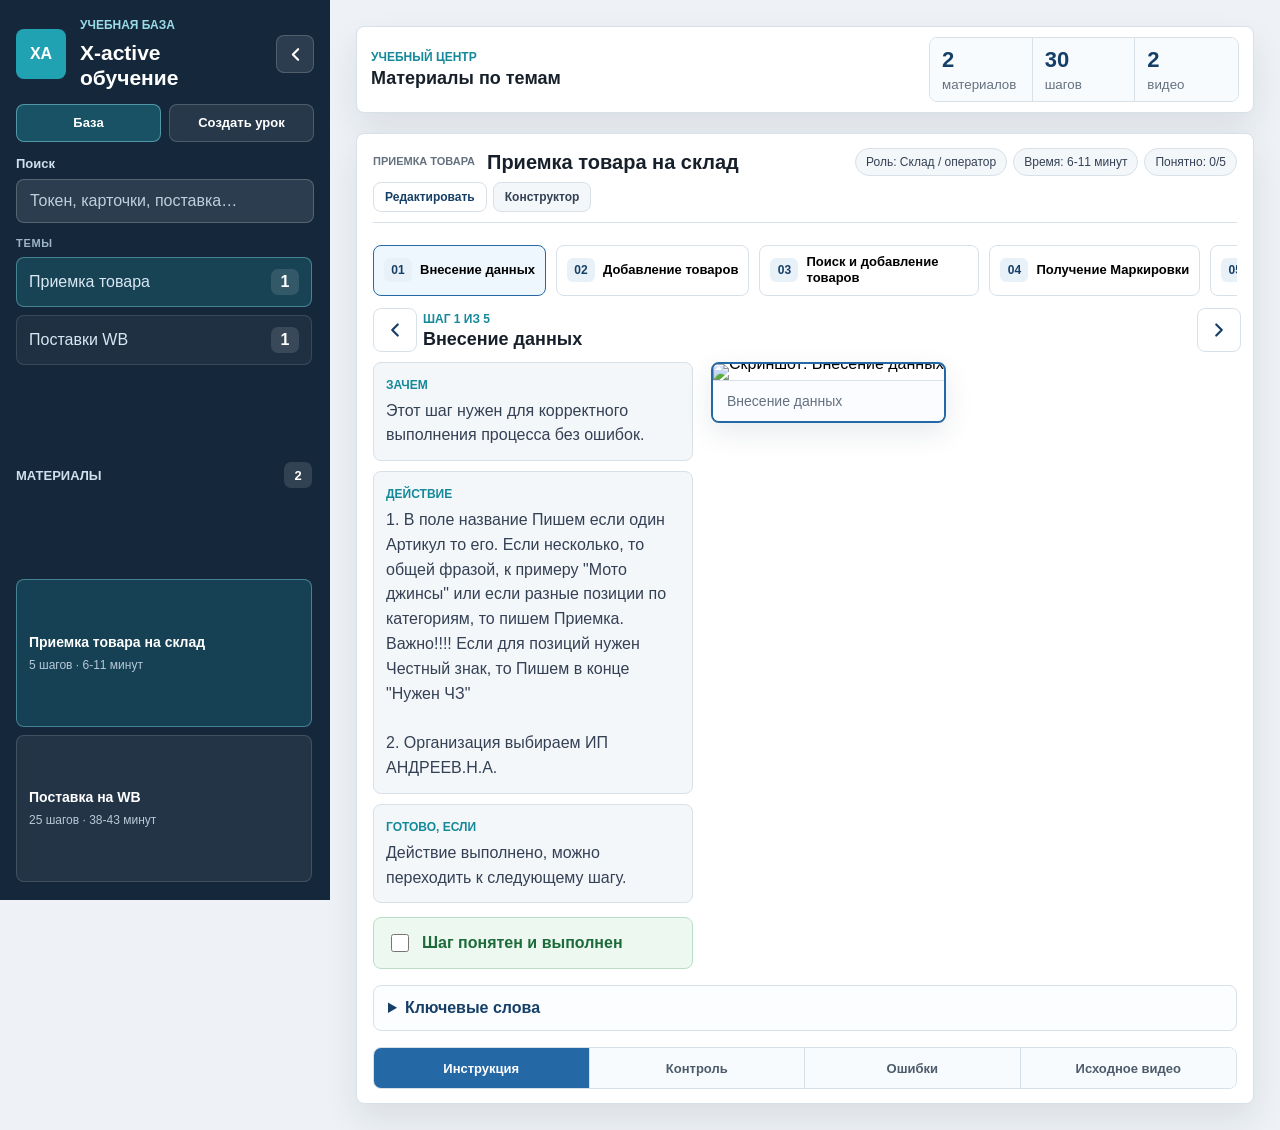
==== site/index.html @ c8ac0f86 "Обновить слайдер уроков и сбросить кэш CSS/JS. EOF  Co-authored-by: Cursor <cursoragent@cursor.com>" ====
<!doctype html>
<html lang="ru">
  <head>
    <meta charset="utf-8" />
    <meta name="viewport" content="width=device-width, initial-scale=1" />
    <title>Учебный центр X-active</title>
    <link rel="stylesheet" href="./styles.css?v=20260625f" />
  </head>
  <body>
    <div class="app-shell">
      <aside class="rail" id="sidebar" aria-label="Темы обучения">
        <div class="brand">
          <div class="brand-mark">XA</div>
          <div>
            <p class="eyebrow">Учебная база</p>
            <h1>X-active обучение</h1>
          </div>
          <button class="rail-collapse" id="sidebar-toggle" type="button" aria-expanded="true" aria-controls="sidebar" title="Свернуть меню">
            <svg viewBox="0 0 24 24" aria-hidden="true"><path d="m15 18-6-6 6-6" /></svg>
          </button>
        </div>

        <nav class="mode-switch" aria-label="Режим работы">
          <button class="mode-btn is-active" type="button" data-mode="library">База</button>
          <button class="mode-btn" type="button" data-mode="develop">Создать урок</button>
        </nav>

        <div class="rail-top">
          <div class="search-box" role="search">
            <label for="search-input">Поиск</label>
            <input id="search-input" type="search" placeholder="Токен, карточки, поставка…" autocomplete="off" />
          </div>
        </div>

        <div class="rail-scroll" id="rail-library">
          <div class="rail-section">
            <p class="section-label">Темы</p>
            <nav class="topic-list" id="topic-list" aria-label="Оглавление по темам"></nav>
          </div>

          <section class="rail-section rail-materials" aria-label="Список материалов">
            <div class="rail-title">
              <span>Материалы</span>
              <strong id="match-count">0</strong>
            </div>
            <div class="material-list" id="material-list"></div>
          </section>
        </div>
      </aside>

      <main class="content">
        <button class="sidebar-restore" id="sidebar-restore" type="button" aria-label="Показать меню" title="Показать меню">
          <svg viewBox="0 0 24 24" aria-hidden="true"><path d="m9 18 6-6-6-6" /></svg>
        </button>

        <section class="topbar">
          <div>
            <p class="eyebrow">Учебный центр</p>
            <h2>Материалы по темам</h2>
          </div>
          <div class="summary-strip" aria-label="Сводка учебной базы">
            <div>
              <span id="materials-count">0</span>
              <small>материалов</small>
            </div>
            <div>
              <span id="steps-count">0</span>
              <small>шагов</small>
            </div>
            <div>
              <span id="videos-count">0</span>
              <small>видео</small>
            </div>
          </div>
        </section>

        <section class="library-layout" id="library-layout">
          <article class="lesson-card" id="lesson-card" aria-live="polite">
            <header class="lesson-header">
              <p class="eyebrow editable-field" id="lesson-topic" tabindex="0"></p>
              <h2 class="editable-field" id="lesson-title" tabindex="0"></h2>
              <p class="lesson-description editable-field hidden" id="lesson-description" tabindex="0"></p>
              <div class="lesson-meta" id="lesson-meta"></div>
              <div class="lesson-actions" id="lesson-actions">
                <button class="secondary-btn hidden" id="edit-lesson" type="button">Редактировать</button>
                <button class="primary-btn hidden" id="save-lesson" type="button">Сохранить</button>
                <button class="ghost-btn hidden" id="open-builder" type="button">Конструктор</button>
              </div>
            </header>

            <section class="lesson-view is-active is-extended" id="guide-view">
              <div class="process-strip" id="process-strip"></div>
              <div class="step-toolbar">
                <button class="icon-button" type="button" id="prev-step" aria-label="Предыдущий шаг" title="Предыдущий шаг">
                  <svg viewBox="0 0 24 24" aria-hidden="true"><path d="m15 18-6-6 6-6" /></svg>
                </button>
                <div>
                  <span class="mini-label" id="step-kicker"></span>
                  <h3 class="editable-field" id="step-title" tabindex="0"></h3>
                </div>
                <button class="icon-button" type="button" id="next-step" aria-label="Следующий шаг" title="Следующий шаг">
                  <svg viewBox="0 0 24 24" aria-hidden="true"><path d="m9 18 6-6-6-6" /></svg>
                </button>
              </div>
              <div class="step-panel" id="step-panel">
                <div class="step-copy-column" id="step-copy-column">
                  <div class="step-copy" id="step-copy">
                  <div class="instruction-grid">
                    <div>
                      <span class="mini-label">Зачем</span>
                      <p class="editable-field" id="step-why" tabindex="0"></p>
                    </div>
                    <div>
                      <span class="mini-label">Действие</span>
                      <p class="editable-field" id="step-action" tabindex="0"></p>
                    </div>
                    <div>
                      <span class="mini-label">Готово, если</span>
                      <p class="editable-field" id="step-result" tabindex="0"></p>
                    </div>
                  </div>
                  <label class="complete-toggle">
                    <input type="checkbox" id="step-complete" />
                    <span>Шаг понятен и выполнен</span>
                  </label>
                </div>
                </div>
                <div class="step-slides" id="step-slides"></div>
              </div>
            </section>

            <section class="lesson-view" id="check-view">
              <div class="checklist" id="checklist"></div>
            </section>

            <section class="lesson-view" id="issues-view">
              <div class="mistake-grid" id="mistake-grid"></div>
              <div class="mistake-detail" id="mistake-detail"></div>
            </section>

            <section class="lesson-view" id="video-view">
              <div class="video-panel">
                <video id="source-video" controls preload="metadata"></video>
                <div>
                  <p class="eyebrow">Исходный ролик</p>
                  <h3 id="video-title"></h3>
                  <p id="video-note"></p>
                  <a class="file-link" id="video-link" href="" target="_blank" rel="noreferrer">Открыть видео отдельно</a>
                </div>
              </div>
            </section>

            <details class="tag-panel">
              <summary>Ключевые слова</summary>
              <div class="keyword-row" id="keyword-row" aria-label="Ключевые слова материала"></div>
            </details>

            <div class="view-tabs" role="tablist" aria-label="Разделы материала">
              <button class="view-tab is-active" type="button" data-view="guide" role="tab" aria-selected="true">Инструкция</button>
              <button class="view-tab" type="button" data-view="check" role="tab" aria-selected="false">Контроль</button>
              <button class="view-tab" type="button" data-view="issues" role="tab" aria-selected="false">Ошибки</button>
              <button class="view-tab" type="button" data-view="video" role="tab" aria-selected="false">Исходное видео</button>
            </div>
          </article>
        </section>

        <section class="develop-layout hidden" id="develop-layout" aria-label="Разработка урока">
          <div class="develop-card">
            <header class="develop-header">
              <p class="eyebrow">Конструктор</p>
              <h2>Разработка урока из видео</h2>
              <a class="dev-link-btn dev-link-btn-light" id="develop-open-link" href="https://posoolonono.beget.app/x-active-builder/" target="_blank" rel="noreferrer">Открыть в новой вкладке</a>
            </header>
            <iframe
              class="develop-frame"
              id="develop-frame"
              title="Разработка урока"
              loading="lazy"
            ></iframe>
            <p class="develop-note hidden" id="develop-note">
              Не удалось загрузить конструктор. Попробуйте открыть его в новой вкладке.
            </p>
          </div>
        </section>
      </main>
    </div>

    <div class="image-lightbox" id="image-lightbox" hidden>
      <button class="lightbox-close" id="lightbox-close" type="button" aria-label="Закрыть">×</button>
      <img id="lightbox-image" src="" alt="" />
      <p id="lightbox-caption"></p>
    </div>

    <script src="./app.js?v=20260625f"></script>
  </body>
</html>
---- site/styles.css ----
:root {
  --ink: #17202a;
  --muted: #65717f;
  --line: #d8e0e8;
  --surface: #ffffff;
  --soft: #f4f7fa;
  --blue: #2468a6;
  --blue-dark: #163f68;
  --cyan: #15899a;
  --green: #2f855a;
  --amber: #d89216;
  --shadow: 0 16px 34px rgba(23, 32, 42, 0.09);
}

* {
  box-sizing: border-box;
}

body {
  margin: 0;
  font-family: "Segoe UI", Arial, sans-serif;
  color: var(--ink);
  background: #eef2f6;
}

button,
input {
  font: inherit;
}

button {
  cursor: pointer;
}

.app-shell {
  min-height: 100vh;
  display: grid;
  grid-template-columns: 330px minmax(0, 1fr);
}

.app-shell.is-sidebar-collapsed {
  grid-template-columns: 0 minmax(0, 1fr);
}

.app-shell.is-sidebar-collapsed .rail {
  transform: translateX(-100%);
  pointer-events: none;
}

.rail {
  position: sticky;
  top: 0;
  height: 100vh;
  padding: 18px 16px;
  background: #15283b;
  color: #fff;
  display: flex;
  flex-direction: column;
  gap: 14px;
  overflow: hidden;
  transition: transform 0.2s ease;
}

.rail-top {
  flex: 0 0 auto;
}

.rail-scroll {
  flex: 1 1 auto;
  min-height: 0;
  display: flex;
  flex-direction: column;
  gap: 14px;
  overflow-y: auto;
  padding-right: 2px;
  scrollbar-width: thin;
  scrollbar-color: rgba(255, 255, 255, 0.25) transparent;
}

.rail-scroll::-webkit-scrollbar {
  width: 6px;
}

.rail-scroll::-webkit-scrollbar-thumb {
  background: rgba(255, 255, 255, 0.22);
  border-radius: 999px;
}

.rail-section {
  display: grid;
  gap: 8px;
}

.section-label {
  margin: 0;
  color: #9eb4c7;
  font-size: 11px;
  font-weight: 800;
  letter-spacing: 0.06em;
  text-transform: uppercase;
}

.brand {
  display: grid;
  grid-template-columns: 50px minmax(0, 1fr) 38px;
  gap: 14px;
  align-items: center;
}

.brand-mark {
  width: 50px;
  height: 50px;
  display: grid;
  place-items: center;
  border-radius: 8px;
  background: #21a2b3;
  font-weight: 900;
}

.brand h1,
.topbar h2,
.section-title h2,
.lesson-header h2,
.step-toolbar h3,
.video-panel h3 {
  margin: 0;
  letter-spacing: 0;
}

.brand h1 {
  font-size: 21px;
  line-height: 1.2;
}

.rail-collapse {
  width: 38px;
  height: 38px;
  display: grid;
  place-items: center;
  border: 1px solid rgba(255, 255, 255, 0.18);
  border-radius: 8px;
  background: rgba(255, 255, 255, 0.1);
  color: #fff;
}

.rail-collapse svg,
.sidebar-restore svg {
  width: 21px;
  height: 21px;
  fill: none;
  stroke: currentColor;
  stroke-width: 2.5;
  stroke-linecap: round;
  stroke-linejoin: round;
}

.eyebrow {
  margin: 0 0 8px;
  color: var(--cyan);
  font-size: 12px;
  font-weight: 800;
  text-transform: uppercase;
}

.rail .eyebrow {
  color: #99dce6;
}

.search-box {
  display: grid;
  gap: 8px;
}

.search-box label {
  color: #cfe0ef;
  font-size: 13px;
  font-weight: 700;
}

.search-box input {
  width: 100%;
  border: 1px solid rgba(255, 255, 255, 0.2);
  border-radius: 8px;
  padding: 12px 13px;
  background: rgba(255, 255, 255, 0.1);
  color: #fff;
  outline: none;
}

.search-box input::placeholder {
  color: #bdd0df;
}

.search-box input:focus {
  border-color: #99dce6;
  background: rgba(255, 255, 255, 0.14);
}

.topic-list {
  display: grid;
  gap: 8px;
}

.topic-button {
  width: 100%;
  min-width: 0;
  display: grid;
  grid-template-columns: minmax(0, 1fr) auto;
  align-items: center;
  gap: 10px;
  border: 1px solid rgba(255, 255, 255, 0.12);
  border-radius: 8px;
  padding: 11px 12px;
  color: #d9e7f2;
  background: rgba(255, 255, 255, 0.04);
  text-align: left;
}

.topic-button span {
  min-width: 0;
  line-height: 1.35;
}

.rail-materials {
  min-height: 0;
  display: grid;
  gap: 8px;
  flex: 1 1 auto;
}

.rail-title {
  display: flex;
  justify-content: space-between;
  align-items: center;
  color: #cfe0ef;
  font-size: 13px;
  font-weight: 800;
  text-transform: uppercase;
}

.rail-title strong {
  min-width: 28px;
  min-height: 26px;
  display: grid;
  place-items: center;
  border-radius: 7px;
  background: rgba(255, 255, 255, 0.12);
  color: #fff;
}

.topic-button strong {
  min-width: 28px;
  min-height: 26px;
  display: grid;
  place-items: center;
  border-radius: 7px;
  background: rgba(255, 255, 255, 0.12);
  color: #fff;
}

.topic-button.is-active,
.topic-button:hover {
  border-color: rgba(127, 211, 223, 0.45);
  background: rgba(33, 162, 179, 0.22);
}

.mode-switch {
  display: grid;
  grid-template-columns: 1fr 1fr;
  gap: 8px;
}

.mode-btn {
  border: 1px solid rgba(255, 255, 255, 0.18);
  border-radius: 8px;
  background: rgba(255, 255, 255, 0.08);
  color: #fff;
  padding: 10px 10px;
  font-size: 13px;
  font-weight: 700;
  line-height: 1.2;
}

.mode-btn.is-active {
  background: rgba(33, 162, 179, 0.35);
  border-color: rgba(127, 211, 223, 0.55);
}

.develop-layout.hidden,
.hidden {
  display: none !important;
}

.develop-card {
  background: var(--surface);
  border: 1px solid var(--line);
  border-radius: 14px;
  box-shadow: var(--shadow);
  overflow: visible;
  min-height: calc(100vh - 88px);
  height: calc(100vh - 88px);
  display: flex;
  flex-direction: column;
}

.develop-header {
  display: flex;
  align-items: center;
  gap: 10px 14px;
  padding: 10px 16px;
  border-bottom: 1px solid var(--line);
  background: #f8fbfd;
  flex-wrap: wrap;
}

.develop-header .eyebrow {
  margin: 0;
  font-size: 11px;
}

.develop-header h2 {
  margin: 0;
  font-size: 18px;
  line-height: 1.2;
  flex: 1 1 auto;
}

.dev-link-btn-light {
  background: var(--blue);
  white-space: nowrap;
}

.develop-frame {
  flex: 1 1 auto;
  width: 100%;
  min-height: 0;
  height: 100%;
  border: none;
  background: #eef2f6;
}

.content:has(#develop-layout:not(.hidden)) {
  padding: 12px;
  gap: 12px;
}

.develop-note {
  margin: 0;
  padding: 14px 24px 18px;
  color: var(--muted);
  font-size: 14px;
  border-top: 1px solid var(--line);
  background: #fff;
}

.develop-note.hidden {
  display: none;
}

.content {
  min-width: 0;
  padding: 26px;
  display: grid;
  gap: 20px;
}

.topbar,
.lesson-card {
  background: var(--surface);
  border: 1px solid var(--line);
  border-radius: 8px;
  box-shadow: var(--shadow);
}

.topbar {
  padding: 10px 14px;
  display: flex;
  gap: 12px;
  align-items: center;
  justify-content: space-between;
}

.topbar h2 {
  font-size: 18px;
  line-height: 1.15;
}

.topbar .eyebrow {
  margin-bottom: 4px;
}

.lead,
.lesson-header p,
.video-panel p {
  color: var(--muted);
  line-height: 1.55;
}

.lead {
  max-width: 850px;
  font-size: 17px;
}

.summary-strip {
  display: grid;
  grid-template-columns: repeat(3, 1fr);
  border: 1px solid var(--line);
  border-radius: 8px;
  overflow: hidden;
  min-width: 310px;
}

.summary-strip div {
  padding: 9px 12px;
  background: #f8fbfd;
  border-right: 1px solid var(--line);
}

.summary-strip div:last-child {
  border-right: 0;
}

.summary-strip span,
.summary-strip small {
  display: block;
}

.summary-strip span {
  font-size: 22px;
  font-weight: 900;
  color: var(--blue-dark);
}

.summary-strip small {
  margin-top: 4px;
  color: var(--muted);
}

.library-layout {
  min-width: 0;
  display: block;
}

.lesson-card {
  padding: 14px 16px;
  display: flex;
  flex-direction: column;
}

.section-title {
  margin-bottom: 14px;
}

.material-list {
  display: grid;
  gap: 8px;
}

.material-card {
  width: 100%;
  border: 1px solid rgba(255, 255, 255, 0.14);
  border-radius: 8px;
  padding: 11px 12px;
  background: rgba(255, 255, 255, 0.06);
  color: #fff;
  text-align: left;
}

.material-card strong {
  line-height: 1.35;
  font-size: 14px;
  word-break: break-word;
}

.material-card span,
.material-card strong,
.material-card small {
  display: block;
}

.material-card small {
  margin-top: 5px;
  color: #b7c9d8;
  font-size: 12px;
  line-height: 1.35;
}

.material-card.is-active,
.material-card:hover {
  border-color: rgba(127, 211, 223, 0.45);
  background: rgba(33, 162, 179, 0.2);
}

.empty-state {
  padding: 18px;
  border: 1px dashed rgba(255, 255, 255, 0.25);
  border-radius: 8px;
  color: #cfe0ef;
  background: rgba(255, 255, 255, 0.08);
}

.sidebar-restore {
  position: fixed;
  left: 10px;
  top: 14px;
  z-index: 20;
  width: 42px;
  height: 42px;
  display: none;
  place-items: center;
  border: 1px solid var(--line);
  border-radius: 8px;
  background: #fff;
  color: var(--blue-dark);
  box-shadow: 0 8px 20px rgba(23, 32, 42, 0.08);
}

.app-shell.is-sidebar-collapsed .sidebar-restore {
  display: grid;
}

.lesson-header {
  display: flex;
  flex-wrap: wrap;
  align-items: center;
  gap: 6px 12px;
  margin-bottom: 10px;
  padding-bottom: 10px;
  border-bottom: 1px solid var(--line);
}

.lesson-header-side,
.lesson-header-toolbar {
  display: contents;
}

.lesson-header .eyebrow {
  margin: 0;
  font-size: 11px;
}

.lesson-header h2 {
  margin: 0;
  font-size: 20px;
  line-height: 1.2;
}

.lesson-description {
  flex: 1 1 100%;
  margin: 0;
  font-size: 13px;
  color: var(--muted);
  line-height: 1.4;
}

.lesson-description.hidden {
  display: none;
}

.lesson-meta {
  display: flex;
  flex-wrap: wrap;
  align-items: center;
  gap: 6px;
  margin-left: auto;
}

.lesson-meta span {
  padding: 6px 10px;
  border: 1px solid var(--line);
  border-radius: 999px;
  background: var(--soft);
  color: #344054;
  font-size: 12px;
  white-space: nowrap;
}

.lesson-actions {
  display: flex;
  flex-wrap: wrap;
  align-items: center;
  gap: 6px;
}

.lesson-actions .secondary-btn,
.lesson-actions .primary-btn,
.lesson-actions .ghost-btn {
  padding: 7px 11px;
  border-radius: 8px;
  font-size: 12px;
  font-weight: 700;
  cursor: pointer;
}

.lesson-actions .secondary-btn {
  border: 1px solid var(--line);
  background: #fff;
  color: var(--blue-dark);
}

.lesson-actions .primary-btn {
  border: 0;
  background: var(--blue);
  color: #fff;
}

.lesson-actions .ghost-btn {
  border: 1px solid var(--line);
  background: var(--soft);
  color: #344054;
}

.lesson-header h2 {
  font-size: 20px;
  line-height: 1.2;
}

.lesson-header p {
  margin-bottom: 0;
}

.editable-field {
  overflow-wrap: anywhere;
  word-break: break-word;
  white-space: pre-wrap;
}

.editable-field.is-editing {
  outline: 2px solid rgba(33, 162, 179, 0.45);
  outline-offset: 3px;
  border-radius: 6px;
  cursor: text;
}

.instruction-grid p,
#lesson-title,
#lesson-description,
#step-title,
.step-toolbar h3,
.material-card strong {
  overflow-wrap: anywhere;
  word-break: break-word;
  white-space: pre-wrap;
}

.tag-panel {
  margin-top: 16px;
  border: 1px solid var(--line);
  border-radius: 8px;
  background: #fbfdff;
  overflow: hidden;
}

.tag-panel summary {
  padding: 13px 14px;
  color: var(--blue-dark);
  font-weight: 900;
  cursor: pointer;
}

.keyword-row {
  padding: 0 14px 14px;
  display: flex;
  flex-wrap: wrap;
  gap: 8px;
}

.keyword-row span {
  padding: 7px 10px;
  border-radius: 999px;
  background: #eef6f8;
  color: #245261;
  font-size: 13px;
  font-weight: 700;
}

.view-tabs {
  display: grid;
  grid-template-columns: repeat(4, minmax(120px, 1fr));
  border: 1px solid var(--line);
  border-radius: 8px;
  overflow: hidden;
  margin-top: 16px;
}

.view-tab {
  min-height: 40px;
  border: 0;
  border-right: 1px solid var(--line);
  background: #f8fbfd;
  color: #4d5c6c;
  font-weight: 800;
  font-size: 13px;
}

.view-tab:last-child {
  border-right: 0;
}

.view-tab.is-active {
  background: var(--blue);
  color: #fff;
}

.lesson-view {
  display: none;
  margin-top: 12px;
}

.lesson-view.is-active {
  display: block;
}

.process-strip {
  display: flex;
  gap: 10px;
  overflow-x: auto;
  padding-bottom: 4px;
}

.process-step {
  flex: 0 0 auto;
  max-width: 220px;
  min-height: 0;
  border: 1px solid var(--line);
  border-radius: 8px;
  padding: 8px 10px;
  background: #fff;
  text-align: left;
  display: flex;
  align-items: center;
  gap: 8px;
}

.process-step span {
  flex: 0 0 auto;
  display: inline-grid;
  width: 28px;
  height: 24px;
  place-items: center;
  border-radius: 6px;
  background: #e8f1f8;
  color: var(--blue-dark);
  font-weight: 900;
  font-size: 12px;
}

.process-step strong {
  display: inline;
  margin-top: 0;
  line-height: 1.25;
  font-size: 13px;
}

.process-step.is-active,
.process-step:hover {
  border-color: var(--blue);
  background: #eef7fd;
}

.step-toolbar {
  margin: 8px 0 10px;
  display: grid;
  grid-template-columns: 40px minmax(0, 1fr) 40px;
  gap: 10px;
  align-items: center;
}

.step-toolbar h3 {
  margin-top: 2px;
  font-size: 18px;
  line-height: 1.2;
}

.step-display-bar {
  display: flex;
  align-items: center;
  justify-content: flex-end;
  gap: 12px;
  margin-top: 14px;
}

.display-mode-switch {
  display: inline-flex;
  border: 1px solid var(--line);
  border-radius: 8px;
  overflow: hidden;
  background: #fff;
}

.display-mode-btn {
  min-height: 38px;
  padding: 0 14px;
  border: 0;
  border-right: 1px solid var(--line);
  background: #f8fbfd;
  color: #4d5c6c;
  font-weight: 800;
  font-size: 13px;
}

.display-mode-btn:last-child {
  border-right: 0;
}

.display-mode-btn.is-active {
  background: var(--cyan);
  color: #fff;
}

.icon-button {
  width: 44px;
  height: 44px;
  display: grid;
  place-items: center;
  border: 1px solid var(--line);
  border-radius: 8px;
  background: #fff;
  color: var(--blue-dark);
}

.icon-button svg {
  width: 22px;
  height: 22px;
  fill: none;
  stroke: currentColor;
  stroke-width: 2.4;
  stroke-linecap: round;
  stroke-linejoin: round;
}

.mini-label {
  color: var(--cyan);
  font-size: 12px;
  font-weight: 800;
  text-transform: uppercase;
}

.step-panel {
  display: grid;
  grid-template-columns: minmax(260px, 320px) minmax(0, 1fr);
  gap: 18px;
  align-items: start;
}

.step-copy-column {
  grid-column: 1;
  min-width: 0;
}

.step-slides {
  grid-column: 2;
  min-width: 0;
}

.step-slides.has-carousel {
  display: flex;
  flex-direction: column;
  gap: 10px;
}

.slide-carousel-toolbar {
  display: flex;
  align-items: center;
  justify-content: center;
  gap: 14px;
}

.slide-carousel-btn {
  width: 36px;
  height: 36px;
  border: 1px solid var(--line);
  border-radius: 8px;
  background: #fff;
  color: var(--blue-dark);
  font-size: 22px;
  line-height: 1;
  cursor: pointer;
}

.slide-carousel-btn:hover:not(:disabled) {
  border-color: var(--blue);
  background: #eef7fd;
}

.slide-carousel-btn:disabled {
  opacity: 0.35;
  cursor: default;
}

.slide-carousel-counter {
  min-width: 4.5em;
  font-size: 13px;
  font-weight: 700;
  color: var(--muted);
  text-align: center;
}

.slide-carousel-viewport {
  min-width: 0;
}

.step-slide-row {
  min-width: 0;
}

.step-slide-row.is-slide-active .screenshot-frame {
  border-color: var(--blue);
  box-shadow: 0 0 0 1px rgba(33, 162, 179, 0.2);
}

.instruction-grid {
  display: grid;
  gap: 12px;
}

.instruction-grid div {
  padding: 14px;
  border: 1px solid var(--line);
  border-radius: 8px;
  background: var(--soft);
}

.instruction-grid p {
  margin: 6px 0 0;
  color: #344054;
  line-height: 1.55;
  overflow-wrap: anywhere;
  word-break: break-word;
  white-space: pre-wrap;
}

.complete-toggle {
  margin-top: 14px;
  display: flex;
  align-items: center;
  gap: 10px;
  padding: 13px;
  border: 1px solid #b9dec8;
  border-radius: 8px;
  background: #edf8f1;
  color: #1d6b3a;
  font-weight: 900;
}

.complete-toggle input {
  width: 18px;
  height: 18px;
  accent-color: var(--green);
}

.screenshot-gallery {
  display: flex;
  flex-direction: column;
  gap: 12px;
  margin: 0;
}

.screenshot-gallery .screenshot-frame {
  margin: 0;
  border: 1px solid var(--line);
  border-radius: 8px;
  overflow: hidden;
  background: #fff;
  width: fit-content;
  max-width: 100%;
}

.screenshot-zoom {
  display: block;
  width: fit-content;
  max-width: 100%;
  border: 0;
  padding: 0;
  background: transparent;
  cursor: zoom-in;
}

.screenshot-media {
  position: relative;
  display: block;
  line-height: 0;
  max-width: 100%;
}

.screenshot-overlay {
  position: absolute;
  inset: 0;
  pointer-events: none;
}

.screenshot-marker {
  position: absolute;
  box-sizing: border-box;
  border: 1.5px solid rgba(229, 57, 53, 0.92);
  border-radius: 4px;
  pointer-events: auto;
  cursor: pointer;
  transition: box-shadow 0.2s ease;
}

.screenshot-marker-circle {
  border-radius: 50%;
}

.screenshot-marker-badge {
  position: absolute;
  left: 50%;
  top: 50%;
  transform: translate(-50%, -50%);
  min-width: 18px;
  height: 18px;
  padding: 0 4px;
  border-radius: 999px;
  background: rgba(229, 57, 53, 0.92);
  color: #fff;
  font-weight: 800;
  font-size: 11px;
  line-height: 18px;
  text-align: center;
  box-shadow: 0 1px 4px rgba(0, 0, 0, 0.18);
}

.screenshot-marker:hover,
.screenshot-marker.is-pulsing {
  box-shadow: 0 0 0 2px rgba(229, 57, 53, 0.28);
}

.screenshot-marker.is-pulsing {
  animation: marker-pulse 0.85s ease-in-out infinite;
}

@keyframes marker-pulse {
  0%,
  100% {
    opacity: 1;
    box-shadow: 0 0 0 2px rgba(229, 57, 53, 0.22);
  }
  50% {
    opacity: 0.2;
    box-shadow: 0 0 0 4px rgba(229, 57, 53, 0.35);
  }
}

#step-action .action-ref-btn {
  display: inline-flex;
  align-items: center;
  justify-content: center;
  min-width: 22px;
  height: 22px;
  margin: 0 2px;
  padding: 0 6px;
  border: 1.5px solid #e53935;
  border-radius: 999px;
  background: #fff5f5;
  color: #c62828;
  font: inherit;
  font-weight: 800;
  font-size: 12px;
  line-height: 1;
  vertical-align: middle;
  cursor: pointer;
}

#step-action .action-ref-btn:hover {
  background: #e53935;
  color: #fff;
}

#step-action .action-ref-btn.is-pulsing {
  animation: marker-pulse 0.85s ease-in-out infinite;
  background: #e53935;
  color: #fff;
}

.lesson-text-red {
  color: #e53935;
  font-weight: 800;
}

#step-why strong,
#step-why b,
#step-action strong,
#step-action b,
#step-result strong,
#step-result b {
  font-weight: 800;
}

.screenshot-frame img {
  display: block;
  max-width: 100%;
  width: auto;
  height: auto;
}

.screenshot-frame figcaption {
  padding: 12px 14px;
  color: var(--muted);
  border-top: 1px solid var(--line);
  background: #fafcff;
  font-size: 14px;
}

.screenshot-empty {
  margin: 0;
  padding: 24px 14px;
  color: var(--muted);
  text-align: center;
}

#guide-view.is-extended .step-panel {
  grid-template-columns: minmax(260px, 320px) minmax(0, 1fr);
  gap: 18px;
  align-items: start;
}

#guide-view.is-extended .step-copy {
  position: static;
  max-height: none;
  overflow: visible;
  padding-right: 0;
}

#guide-view.is-extended .screenshot-gallery {
  min-width: 0;
}

#guide-view.is-extended .screenshot-frame {
  border-width: 2px;
  box-shadow: 0 10px 28px rgba(16, 48, 74, 0.1);
}

#guide-view.is-extended .screenshot-frame img {
  max-width: 100%;
  width: auto;
  height: auto;
}

#guide-view.is-extended .instruction-grid {
  gap: 10px;
}

#guide-view.is-extended .instruction-grid div {
  padding: 12px;
}

.checklist {
  display: grid;
  gap: 10px;
}

.checklist label {
  display: flex;
  gap: 10px;
  align-items: flex-start;
  padding: 13px;
  border: 1px solid var(--line);
  border-radius: 8px;
  background: #fbfdff;
  line-height: 1.45;
}

.checklist input {
  width: 18px;
  height: 18px;
  accent-color: var(--green);
}

.mistake-grid {
  display: grid;
  grid-template-columns: repeat(2, minmax(0, 1fr));
  gap: 12px;
}

.mistake {
  text-align: left;
  border: 1px solid var(--line);
  border-radius: 8px;
  background: #fff;
  padding: 14px;
}

.mistake strong,
.mistake span {
  display: block;
}

.mistake span {
  margin-top: 8px;
  color: var(--muted);
  font-size: 14px;
  line-height: 1.4;
}

.mistake.is-active,
.mistake:hover {
  border-color: var(--amber);
  background: #fff8e8;
}

.mistake-detail {
  margin-top: 14px;
  padding: 18px;
  border: 1px solid #efd69f;
  border-radius: 8px;
  background: #fffaf0;
  color: #4d3a16;
  line-height: 1.55;
}

.video-panel {
  display: grid;
  grid-template-columns: minmax(0, 1.35fr) minmax(260px, 0.65fr);
  gap: 20px;
  align-items: start;
}

.video-panel video {
  width: 100%;
  aspect-ratio: 16 / 9;
  border: 1px solid var(--line);
  border-radius: 8px;
  background: #101820;
}

.video-panel h3 {
  font-size: 24px;
  line-height: 1.2;
}

.file-link {
  display: inline-flex;
  margin-top: 10px;
  padding: 10px 12px;
  border-radius: 8px;
  background: var(--blue);
  color: #fff;
  text-decoration: none;
  font-weight: 800;
}

.image-lightbox {
  position: fixed;
  inset: 0;
  z-index: 100;
  display: grid;
  grid-template-rows: minmax(0, 1fr) auto;
  gap: 12px;
  padding: 24px;
  background: rgba(9, 18, 28, 0.86);
}

.image-lightbox[hidden] {
  display: none;
}

.image-lightbox img {
  max-width: 100%;
  max-height: calc(100vh - 110px);
  align-self: center;
  justify-self: center;
  border-radius: 8px;
  box-shadow: 0 18px 46px rgba(0, 0, 0, 0.35);
}

.image-lightbox p {
  justify-self: center;
  max-width: 900px;
  margin: 0;
  color: #fff;
  text-align: center;
  line-height: 1.45;
}

.lightbox-close {
  position: fixed;
  top: 16px;
  right: 16px;
  width: 42px;
  height: 42px;
  border: 1px solid rgba(255, 255, 255, 0.24);
  border-radius: 8px;
  background: rgba(255, 255, 255, 0.12);
  color: #fff;
  font-size: 28px;
  line-height: 1;
}

@media (max-width: 1180px) {
  .app-shell,
  .lesson-header,
  .step-panel,
  .video-panel {
    grid-template-columns: 1fr;
  }

  #guide-view.is-extended .step-panel,
  .step-panel {
    grid-template-columns: 1fr;
  }

  .step-copy-column,
  .step-slides {
    grid-column: auto;
  }

  .topbar {
    flex-direction: column;
    align-items: stretch;
  }

  .rail {
    position: static;
    height: auto;
  }

  .topic-button {
    min-width: 210px;
  }
}

@media (max-width: 760px) {
  .content,
  .rail,
  .lesson-card,
  .topbar {
    padding: 18px;
  }

  .topbar h2,
  .lesson-header h2 {
    font-size: 27px;
  }

  .summary-strip,
  .mistake-grid {
    grid-template-columns: 1fr;
  }

  .summary-strip {
    min-width: 0;
  }

  .view-tabs {
    display: flex;
    overflow-x: auto;
  }

  .view-tab {
    min-width: 150px;
  }

  .step-display-bar {
    justify-content: space-between;
  }
}
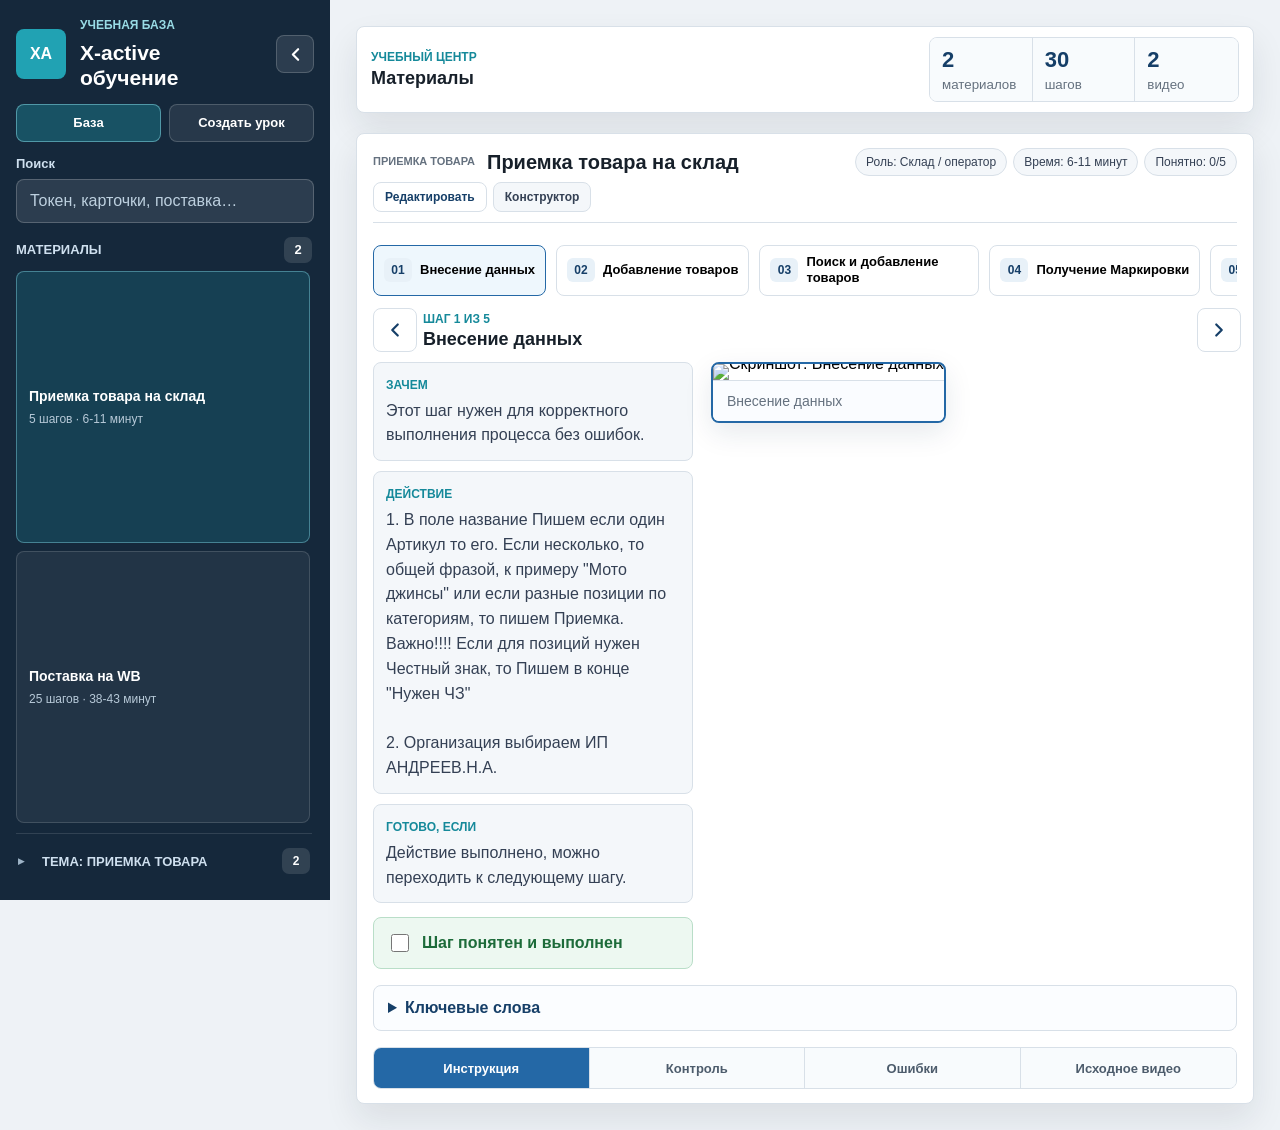
==== commit 5b758e3c: "Перенести материалы наверх, темы в выпадающий блок и обновить кэш. Co-authored-by: Cursor <cursorage" ====
--- a/site/index.html
+++ b/site/index.html
@@ -4,7 +4,7 @@
     <meta charset="utf-8" />
     <meta name="viewport" content="width=device-width, initial-scale=1" />
     <title>Учебный центр X-active</title>
-    <link rel="stylesheet" href="./styles.css?v=20260625f" />
+    <link rel="stylesheet" href="./styles.css?v=20260626a" />
   </head>
   <body>
     <div class="app-shell">
@@ -33,11 +33,6 @@
         </div>
 
         <div class="rail-scroll" id="rail-library">
-          <div class="rail-section">
-            <p class="section-label">Темы</p>
-            <nav class="topic-list" id="topic-list" aria-label="Оглавление по темам"></nav>
-          </div>
-
           <section class="rail-section rail-materials" aria-label="Список материалов">
             <div class="rail-title">
               <span>Материалы</span>
@@ -45,6 +40,14 @@
             </div>
             <div class="material-list" id="material-list"></div>
           </section>
+
+          <details class="topics-dropdown" id="topics-dropdown">
+            <summary class="topics-dropdown-summary">
+              <span class="topics-dropdown-label">Темы</span>
+              <strong id="topics-count">0</strong>
+            </summary>
+            <nav class="topic-list" id="topic-list" aria-label="Оглавление по темам"></nav>
+          </details>
         </div>
       </aside>
 
@@ -56,7 +59,7 @@
         <section class="topbar">
           <div>
             <p class="eyebrow">Учебный центр</p>
-            <h2>Материалы по темам</h2>
+            <h2>Материалы</h2>
           </div>
           <div class="summary-strip" aria-label="Сводка учебной базы">
             <div>
@@ -191,6 +194,6 @@
       <p id="lightbox-caption"></p>
     </div>
 
-    <script src="./app.js?v=20260625f"></script>
+    <script src="./app.js?v=20260626a"></script>
   </body>
 </html>
--- a/site/styles.css
+++ b/site/styles.css
@@ -70,20 +70,97 @@
   min-height: 0;
   display: flex;
   flex-direction: column;
-  gap: 14px;
+  gap: 10px;
+  overflow: hidden;
+  padding-right: 2px;
+}
+
+.rail-materials {
+  min-height: 0;
+  display: grid;
+  grid-template-rows: auto minmax(0, 1fr);
+  gap: 8px;
+  flex: 1 1 auto;
+  overflow: hidden;
+}
+
+.material-list {
+  min-height: 0;
   overflow-y: auto;
   padding-right: 2px;
   scrollbar-width: thin;
   scrollbar-color: rgba(255, 255, 255, 0.25) transparent;
 }
 
-.rail-scroll::-webkit-scrollbar {
+.material-list::-webkit-scrollbar {
   width: 6px;
 }
 
-.rail-scroll::-webkit-scrollbar-thumb {
+.material-list::-webkit-scrollbar-thumb {
   background: rgba(255, 255, 255, 0.22);
   border-radius: 999px;
+}
+
+.topics-dropdown {
+  flex: 0 0 auto;
+  border-top: 1px solid rgba(255, 255, 255, 0.12);
+  padding-top: 10px;
+}
+
+.topics-dropdown-summary {
+  display: flex;
+  align-items: center;
+  justify-content: space-between;
+  gap: 10px;
+  list-style: none;
+  cursor: pointer;
+  color: #cfe0ef;
+  font-size: 13px;
+  font-weight: 800;
+  text-transform: uppercase;
+  padding: 4px 2px 8px;
+  user-select: none;
+}
+
+.topics-dropdown-summary::-webkit-details-marker {
+  display: none;
+}
+
+.topics-dropdown-summary::before {
+  content: "▸";
+  margin-right: 8px;
+  color: #9eb4c7;
+  font-size: 12px;
+  transition: transform 0.15s ease;
+}
+
+.topics-dropdown[open] .topics-dropdown-summary::before {
+  transform: rotate(90deg);
+}
+
+.topics-dropdown-label {
+  flex: 1 1 auto;
+  min-width: 0;
+}
+
+.topics-dropdown-summary strong,
+.topics-dropdown-summary #topics-count {
+  min-width: 28px;
+  min-height: 26px;
+  display: grid;
+  place-items: center;
+  border-radius: 7px;
+  background: rgba(255, 255, 255, 0.12);
+  color: #fff;
+  font-size: 12px;
+}
+
+.topics-dropdown .topic-list {
+  max-height: min(240px, 36vh);
+  overflow-y: auto;
+  padding-right: 2px;
+  scrollbar-width: thin;
+  scrollbar-color: rgba(255, 255, 255, 0.25) transparent;
 }
 
 .rail-section {
@@ -219,13 +296,6 @@
 .topic-button span {
   min-width: 0;
   line-height: 1.35;
-}
-
-.rail-materials {
-  min-height: 0;
-  display: grid;
-  gap: 8px;
-  flex: 1 1 auto;
 }
 
 .rail-title {
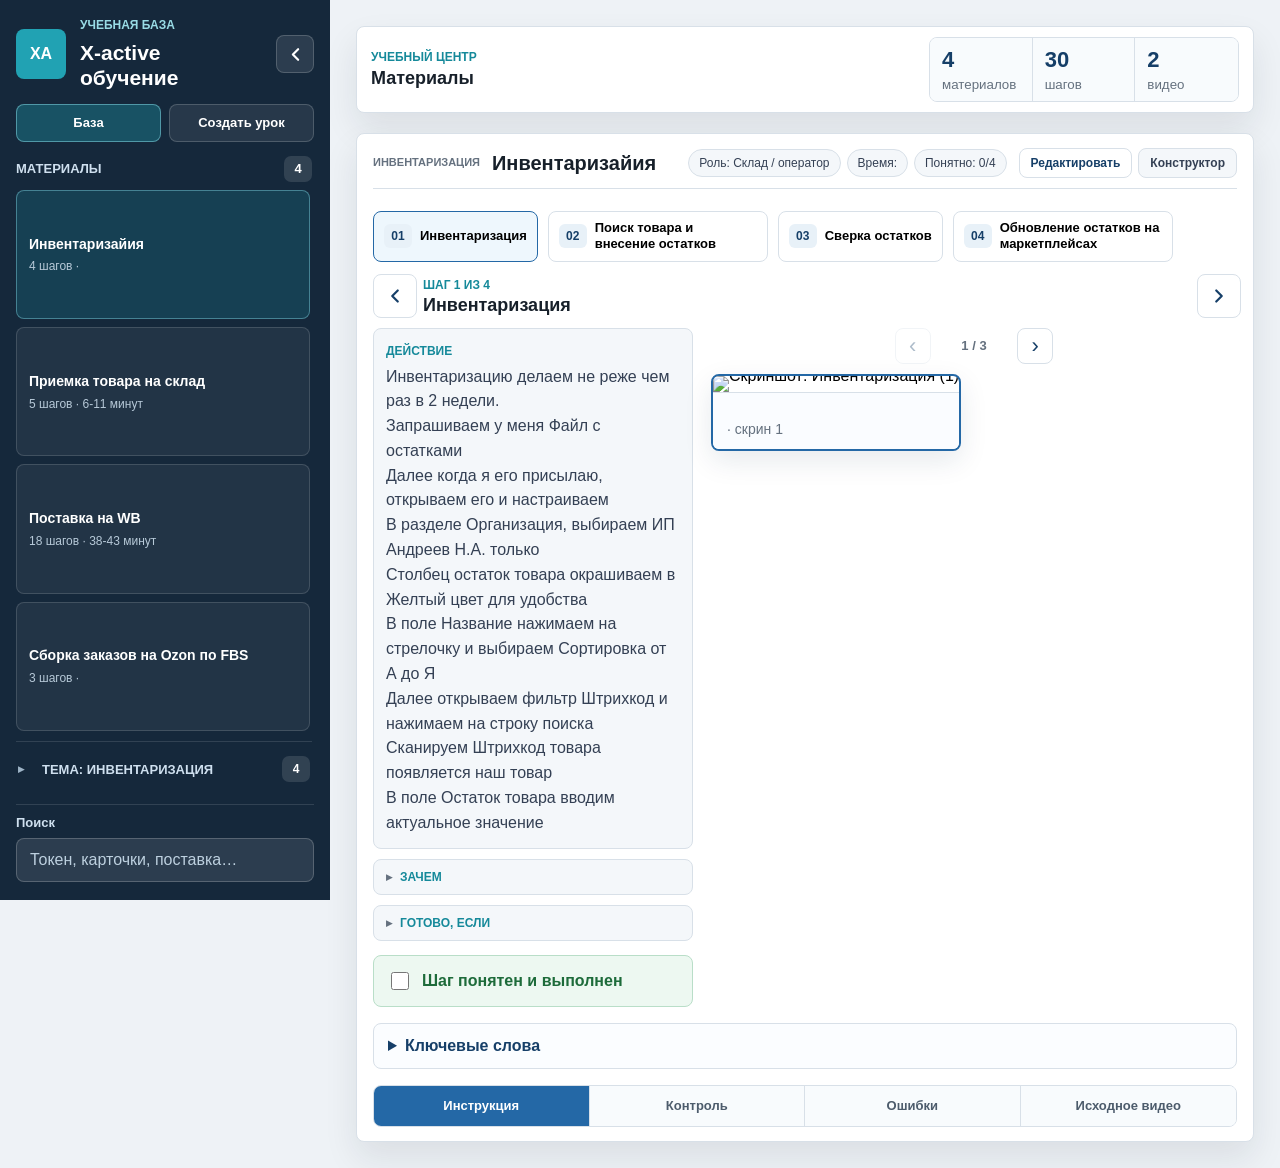
==== commit f52d4680: "Перенести поиск вниз, свернуть блоки шага и обновить кэш. Поиск в сайдбаре внизу, «Зачем» и «Готово»" ====
--- a/site/index.html
+++ b/site/index.html
@@ -4,7 +4,7 @@
     <meta charset="utf-8" />
     <meta name="viewport" content="width=device-width, initial-scale=1" />
     <title>Учебный центр X-active</title>
-    <link rel="stylesheet" href="./styles.css?v=20260626a" />
+    <link rel="stylesheet" href="./styles.css?v=20260628a" />
   </head>
   <body>
     <div class="app-shell">
@@ -25,13 +25,6 @@
           <button class="mode-btn" type="button" data-mode="develop">Создать урок</button>
         </nav>
 
-        <div class="rail-top">
-          <div class="search-box" role="search">
-            <label for="search-input">Поиск</label>
-            <input id="search-input" type="search" placeholder="Токен, карточки, поставка…" autocomplete="off" />
-          </div>
-        </div>
-
         <div class="rail-scroll" id="rail-library">
           <section class="rail-section rail-materials" aria-label="Список материалов">
             <div class="rail-title">
@@ -48,6 +41,13 @@
             </summary>
             <nav class="topic-list" id="topic-list" aria-label="Оглавление по темам"></nav>
           </details>
+        </div>
+
+        <div class="rail-bottom">
+          <div class="search-box" role="search">
+            <label for="search-input">Поиск</label>
+            <input id="search-input" type="search" placeholder="Токен, карточки, поставка…" autocomplete="off" />
+          </div>
         </div>
       </aside>
 
@@ -108,20 +108,18 @@
               <div class="step-panel" id="step-panel">
                 <div class="step-copy-column" id="step-copy-column">
                   <div class="step-copy" id="step-copy">
-                  <div class="instruction-grid">
-                    <div>
-                      <span class="mini-label">Зачем</span>
-                      <p class="editable-field" id="step-why" tabindex="0"></p>
-                    </div>
-                    <div>
-                      <span class="mini-label">Действие</span>
-                      <p class="editable-field" id="step-action" tabindex="0"></p>
-                    </div>
-                    <div>
-                      <span class="mini-label">Готово, если</span>
-                      <p class="editable-field" id="step-result" tabindex="0"></p>
-                    </div>
+                  <div class="instruction-main">
+                    <span class="mini-label">Действие</span>
+                    <p class="editable-field" id="step-action" tabindex="0"></p>
                   </div>
+                  <details class="instruction-fold">
+                    <summary>Зачем</summary>
+                    <p class="editable-field" id="step-why" tabindex="0"></p>
+                  </details>
+                  <details class="instruction-fold">
+                    <summary>Готово, если</summary>
+                    <p class="editable-field" id="step-result" tabindex="0"></p>
+                  </details>
                   <label class="complete-toggle">
                     <input type="checkbox" id="step-complete" />
                     <span>Шаг понятен и выполнен</span>
@@ -194,6 +192,6 @@
       <p id="lightbox-caption"></p>
     </div>
 
-    <script src="./app.js?v=20260626a"></script>
+    <script src="./app.js?v=20260628a"></script>
   </body>
 </html>
--- a/site/styles.css
+++ b/site/styles.css
@@ -61,8 +61,10 @@
   transition: transform 0.2s ease;
 }
 
-.rail-top {
+.rail-bottom {
   flex: 0 0 auto;
+  border-top: 1px solid rgba(255, 255, 255, 0.12);
+  padding-top: 10px;
 }
 
 .rail-scroll {
@@ -702,7 +704,8 @@
   cursor: text;
 }
 
-.instruction-grid p,
+.instruction-main p,
+.instruction-fold p,
 #lesson-title,
 #lesson-description,
 #step-title,
@@ -979,20 +982,60 @@
   box-shadow: 0 0 0 1px rgba(33, 162, 179, 0.2);
 }
 
-.instruction-grid {
-  display: grid;
-  gap: 12px;
-}
-
-.instruction-grid div {
+.instruction-main {
   padding: 14px;
   border: 1px solid var(--line);
   border-radius: 8px;
   background: var(--soft);
 }
 
-.instruction-grid p {
+.instruction-main p {
   margin: 6px 0 0;
+  color: #344054;
+  line-height: 1.55;
+  overflow-wrap: anywhere;
+  word-break: break-word;
+  white-space: pre-wrap;
+}
+
+.instruction-fold {
+  margin-top: 10px;
+  border: 1px solid var(--line);
+  border-radius: 8px;
+  background: var(--soft);
+  overflow: hidden;
+}
+
+.instruction-fold summary {
+  padding: 12px 14px;
+  color: var(--cyan);
+  font-size: 12px;
+  font-weight: 800;
+  text-transform: uppercase;
+  cursor: pointer;
+  list-style: none;
+  user-select: none;
+}
+
+.instruction-fold summary::-webkit-details-marker {
+  display: none;
+}
+
+.instruction-fold summary::before {
+  content: "▸";
+  margin-right: 8px;
+  color: var(--muted);
+  font-size: 12px;
+  transition: transform 0.15s ease;
+}
+
+.instruction-fold[open] summary::before {
+  transform: rotate(90deg);
+}
+
+.instruction-fold p {
+  margin: 0;
+  padding: 0 14px 14px;
   color: #344054;
   line-height: 1.55;
   overflow-wrap: anywhere;
@@ -1207,12 +1250,16 @@
   height: auto;
 }
 
-#guide-view.is-extended .instruction-grid {
-  gap: 10px;
-}
-
-#guide-view.is-extended .instruction-grid div {
+#guide-view.is-extended .instruction-main {
   padding: 12px;
+}
+
+#guide-view.is-extended .instruction-fold summary {
+  padding: 10px 12px;
+}
+
+#guide-view.is-extended .instruction-fold p {
+  padding: 0 12px 12px;
 }
 
 .checklist {
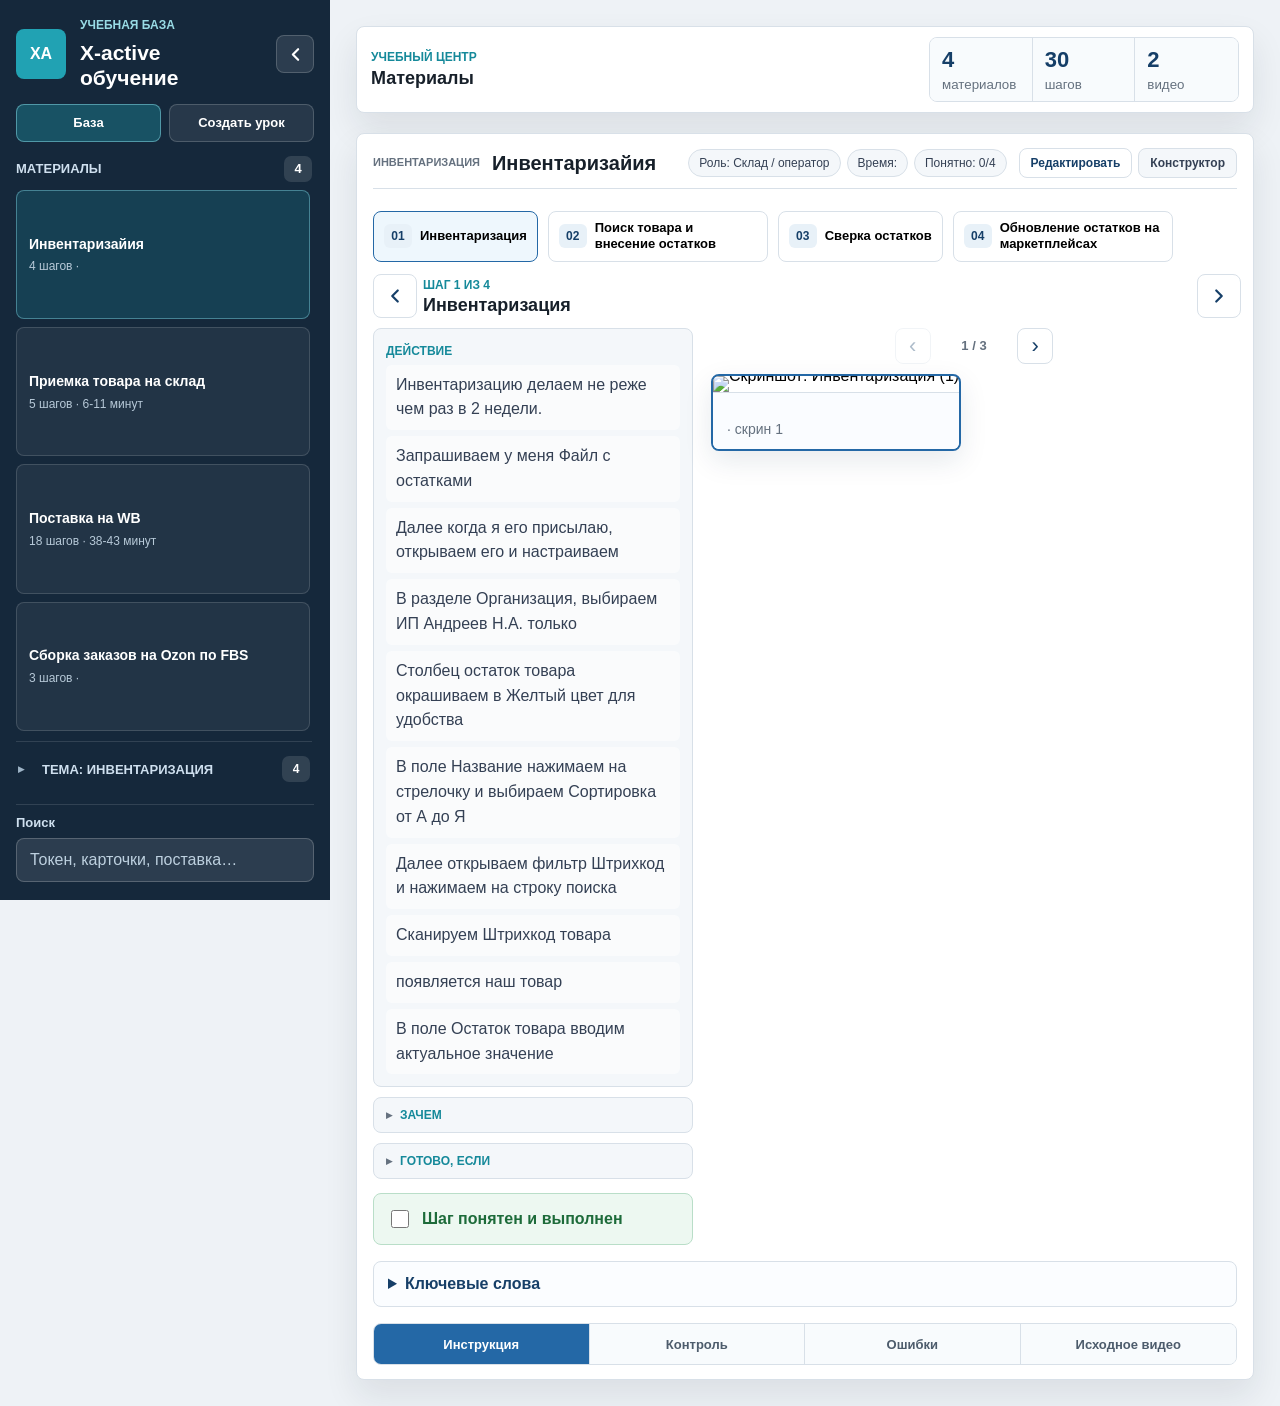
==== commit 14ef7906: "Добавить отступы между строками действия и подсветку по цифре. Каждая строка в блоке «Действие» отде" ====
--- a/site/index.html
+++ b/site/index.html
@@ -4,7 +4,7 @@
     <meta charset="utf-8" />
     <meta name="viewport" content="width=device-width, initial-scale=1" />
     <title>Учебный центр X-active</title>
-    <link rel="stylesheet" href="./styles.css?v=20260628a" />
+    <link rel="stylesheet" href="./styles.css?v=20260628b" />
   </head>
   <body>
     <div class="app-shell">
@@ -110,7 +110,7 @@
                   <div class="step-copy" id="step-copy">
                   <div class="instruction-main">
                     <span class="mini-label">Действие</span>
-                    <p class="editable-field" id="step-action" tabindex="0"></p>
+                    <div class="editable-field" id="step-action" tabindex="0"></div>
                   </div>
                   <details class="instruction-fold">
                     <summary>Зачем</summary>
@@ -192,6 +192,6 @@
       <p id="lightbox-caption"></p>
     </div>
 
-    <script src="./app.js?v=20260628a"></script>
+    <script src="./app.js?v=20260628b"></script>
   </body>
 </html>
--- a/site/styles.css
+++ b/site/styles.css
@@ -989,13 +989,38 @@
   background: var(--soft);
 }
 
-.instruction-main p {
+.instruction-main p,
+#step-action {
   margin: 6px 0 0;
   color: #344054;
   line-height: 1.55;
   overflow-wrap: anywhere;
   word-break: break-word;
-  white-space: pre-wrap;
+}
+
+.action-lines {
+  display: flex;
+  flex-direction: column;
+  gap: 6px;
+  margin-top: 6px;
+}
+
+.action-line {
+  padding: 8px 10px;
+  border-radius: 6px;
+  background: rgba(255, 255, 255, 0.55);
+  transition: background-color 0.15s ease, color 0.15s ease;
+}
+
+.action-line.is-highlighted {
+  background: #235d6f;
+  color: #fff;
+}
+
+.action-line.is-highlighted .lesson-text-red,
+.action-line.is-highlighted strong,
+.action-line.is-highlighted b {
+  color: #fff;
 }
 
 .instruction-fold {
@@ -1186,6 +1211,12 @@
   color: #fff;
 }
 
+.action-line.is-highlighted .action-ref-btn {
+  border-color: rgba(255, 255, 255, 0.85);
+  background: rgba(255, 255, 255, 0.18);
+  color: #fff;
+}
+
 .lesson-text-red {
   color: #e53935;
   font-weight: 800;
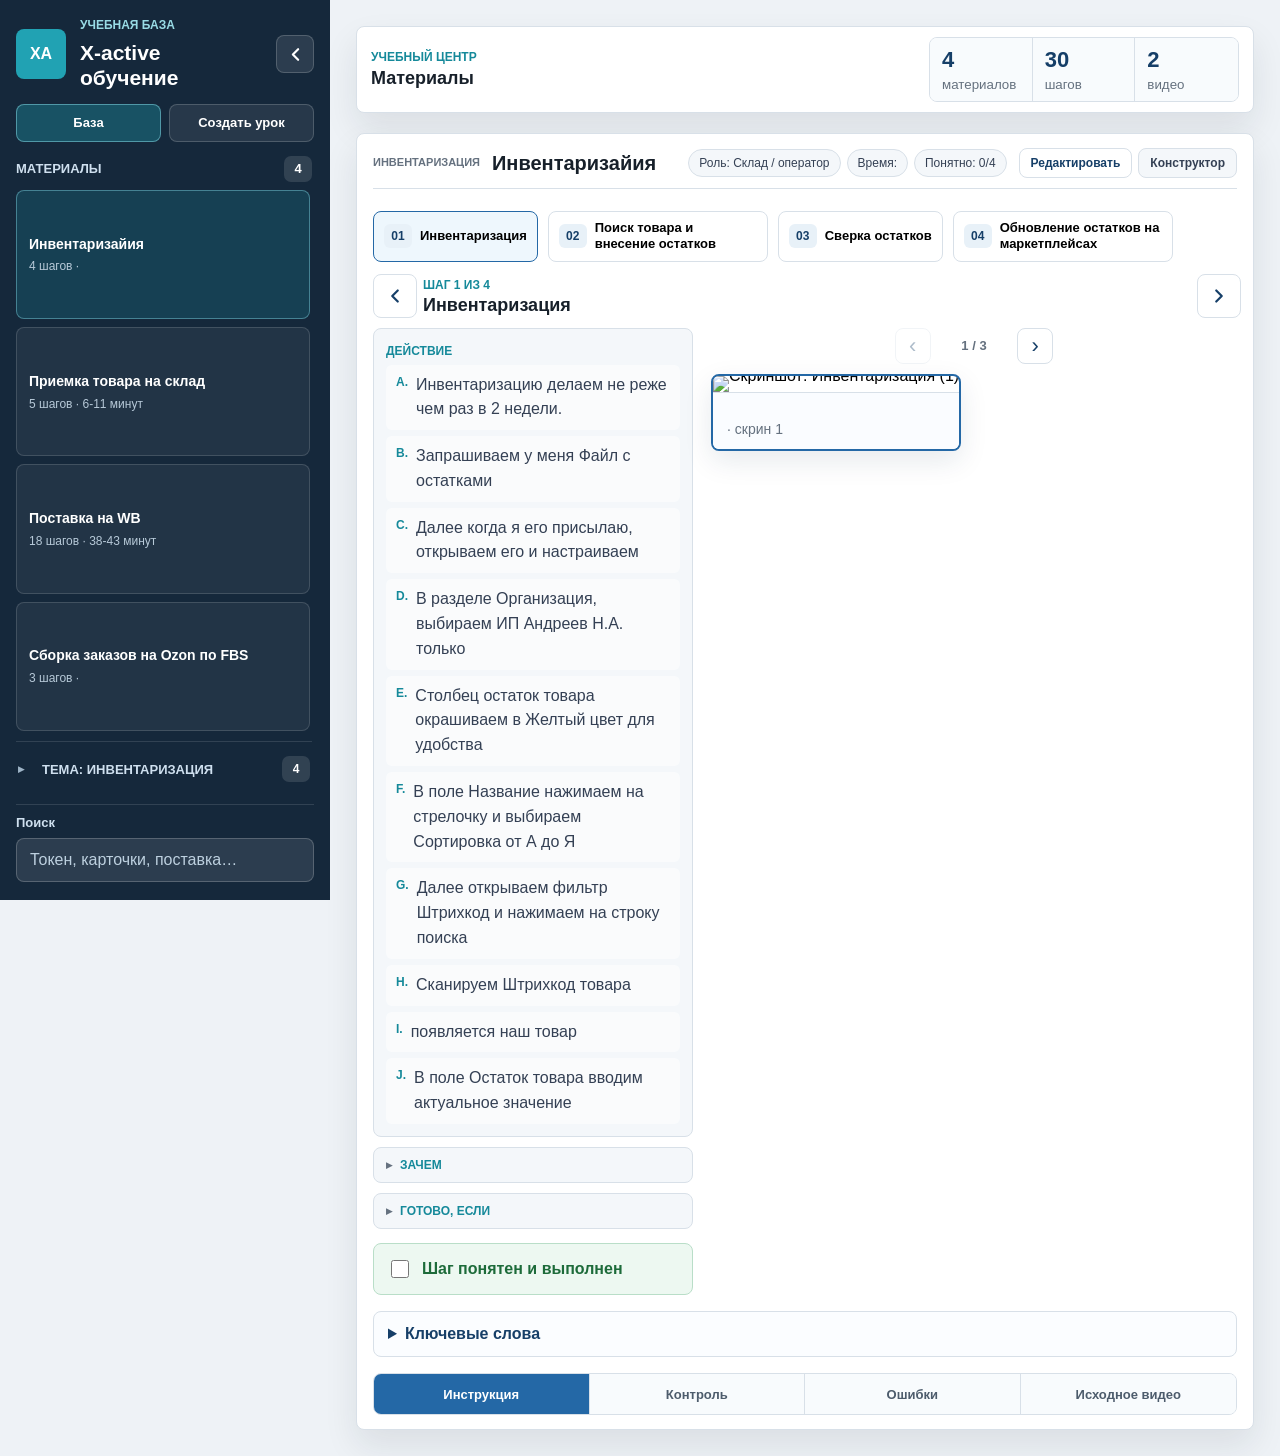
==== commit 42d265d2: "Добавить фавикон и буквы A/B/C к строкам действия. Оптимизированная иконка в favicon; каждая строка " ====
--- a/site/index.html
+++ b/site/index.html
@@ -4,7 +4,10 @@
     <meta charset="utf-8" />
     <meta name="viewport" content="width=device-width, initial-scale=1" />
     <title>Учебный центр X-active</title>
-    <link rel="stylesheet" href="./styles.css?v=20260628b" />
+    <link rel="icon" href="./favicon.ico" sizes="any" />
+    <link rel="icon" type="image/png" sizes="32x32" href="./favicon-32x32.png" />
+    <link rel="apple-touch-icon" sizes="180x180" href="./apple-touch-icon.png" />
+    <link rel="stylesheet" href="./styles.css?v=20260628c" />
   </head>
   <body>
     <div class="app-shell">
@@ -192,6 +195,6 @@
       <p id="lightbox-caption"></p>
     </div>
 
-    <script src="./app.js?v=20260628b"></script>
+    <script src="./app.js?v=20260628c"></script>
   </body>
 </html>
--- a/site/styles.css
+++ b/site/styles.css
@@ -1006,10 +1006,31 @@
 }
 
 .action-line {
+  display: flex;
+  align-items: flex-start;
+  gap: 8px;
   padding: 8px 10px;
   border-radius: 6px;
   background: rgba(255, 255, 255, 0.55);
   transition: background-color 0.15s ease, color 0.15s ease;
+}
+
+.action-line-marker {
+  flex: 0 0 auto;
+  color: var(--cyan);
+  font-size: 12px;
+  font-weight: 800;
+  text-transform: uppercase;
+  line-height: 1.55;
+}
+
+.action-line-text {
+  flex: 1 1 auto;
+  min-width: 0;
+}
+
+.action-line.is-highlighted .action-line-marker {
+  color: #fff;
 }
 
 .action-line.is-highlighted {
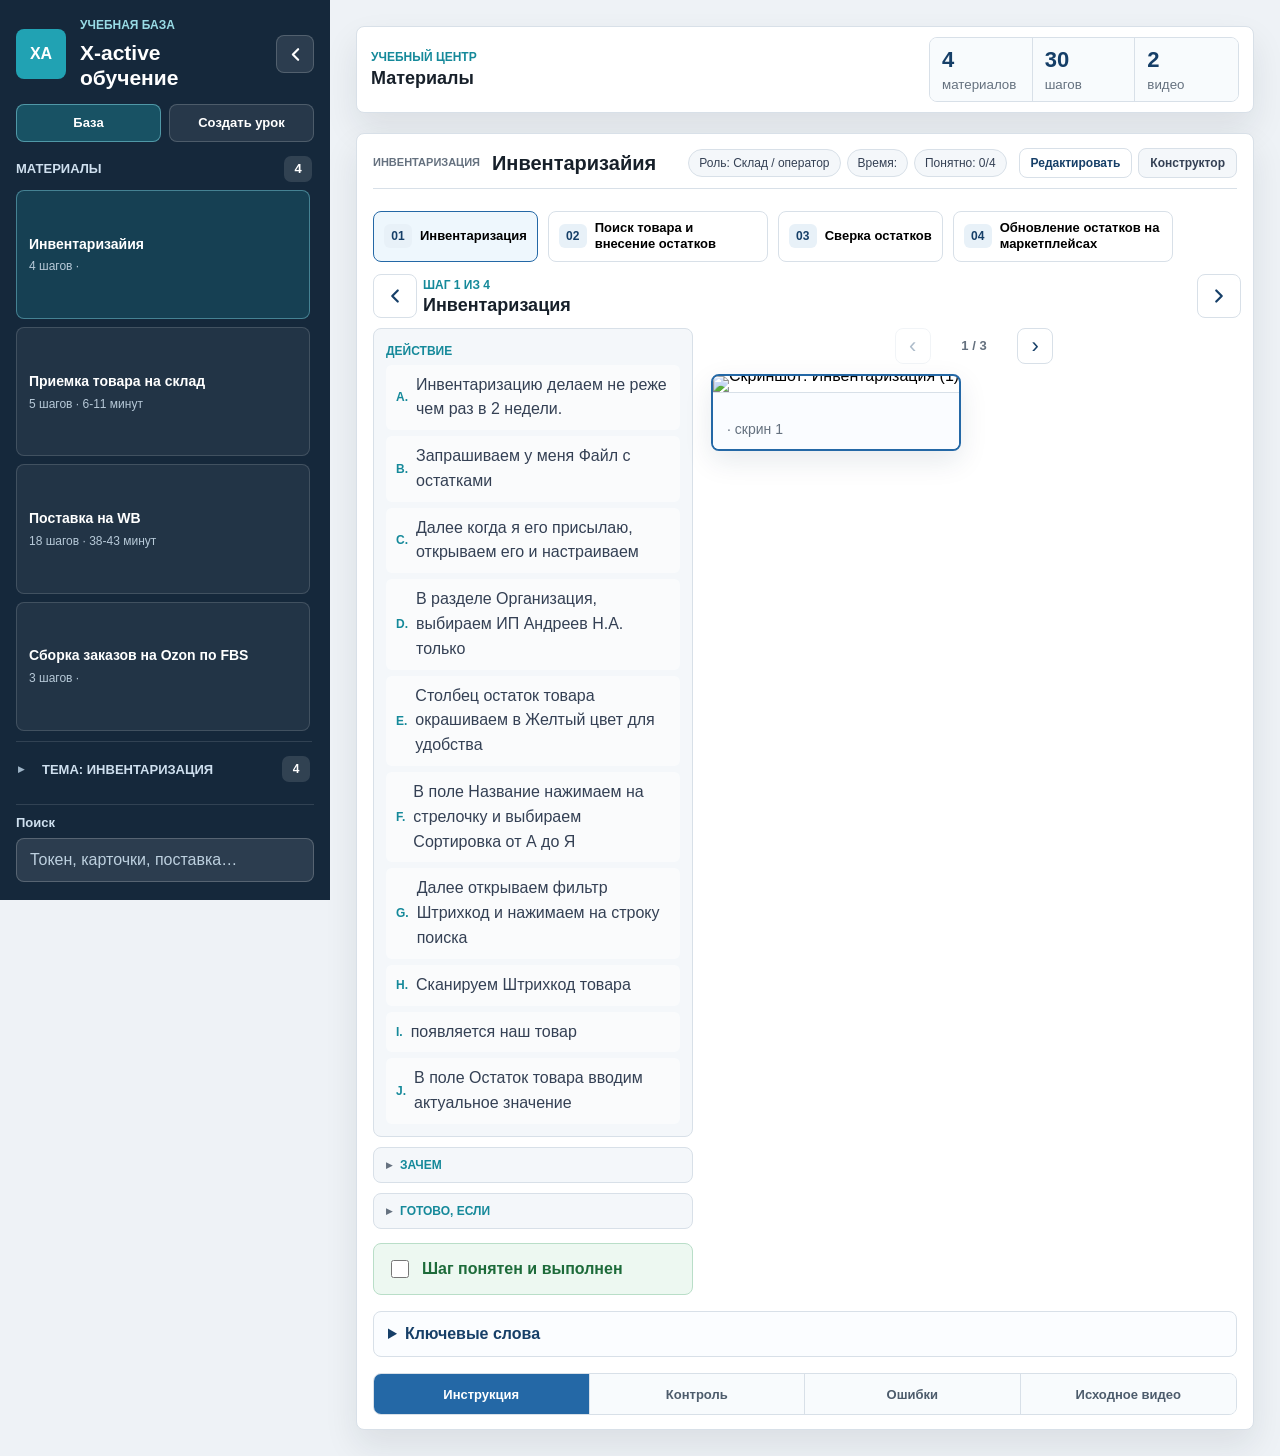
==== commit 5a578a8d: "Выровнять буквы строк действия по центру по вертикали. Обновить версию CSS для сброса кэша.  Co-auth" ====
--- a/site/index.html
+++ b/site/index.html
@@ -7,7 +7,7 @@
     <link rel="icon" href="./favicon.ico" sizes="any" />
     <link rel="icon" type="image/png" sizes="32x32" href="./favicon-32x32.png" />
     <link rel="apple-touch-icon" sizes="180x180" href="./apple-touch-icon.png" />
-    <link rel="stylesheet" href="./styles.css?v=20260628c" />
+    <link rel="stylesheet" href="./styles.css?v=20260628d" />
   </head>
   <body>
     <div class="app-shell">
--- a/site/styles.css
+++ b/site/styles.css
@@ -1007,7 +1007,7 @@
 
 .action-line {
   display: flex;
-  align-items: flex-start;
+  align-items: center;
   gap: 8px;
   padding: 8px 10px;
   border-radius: 6px;
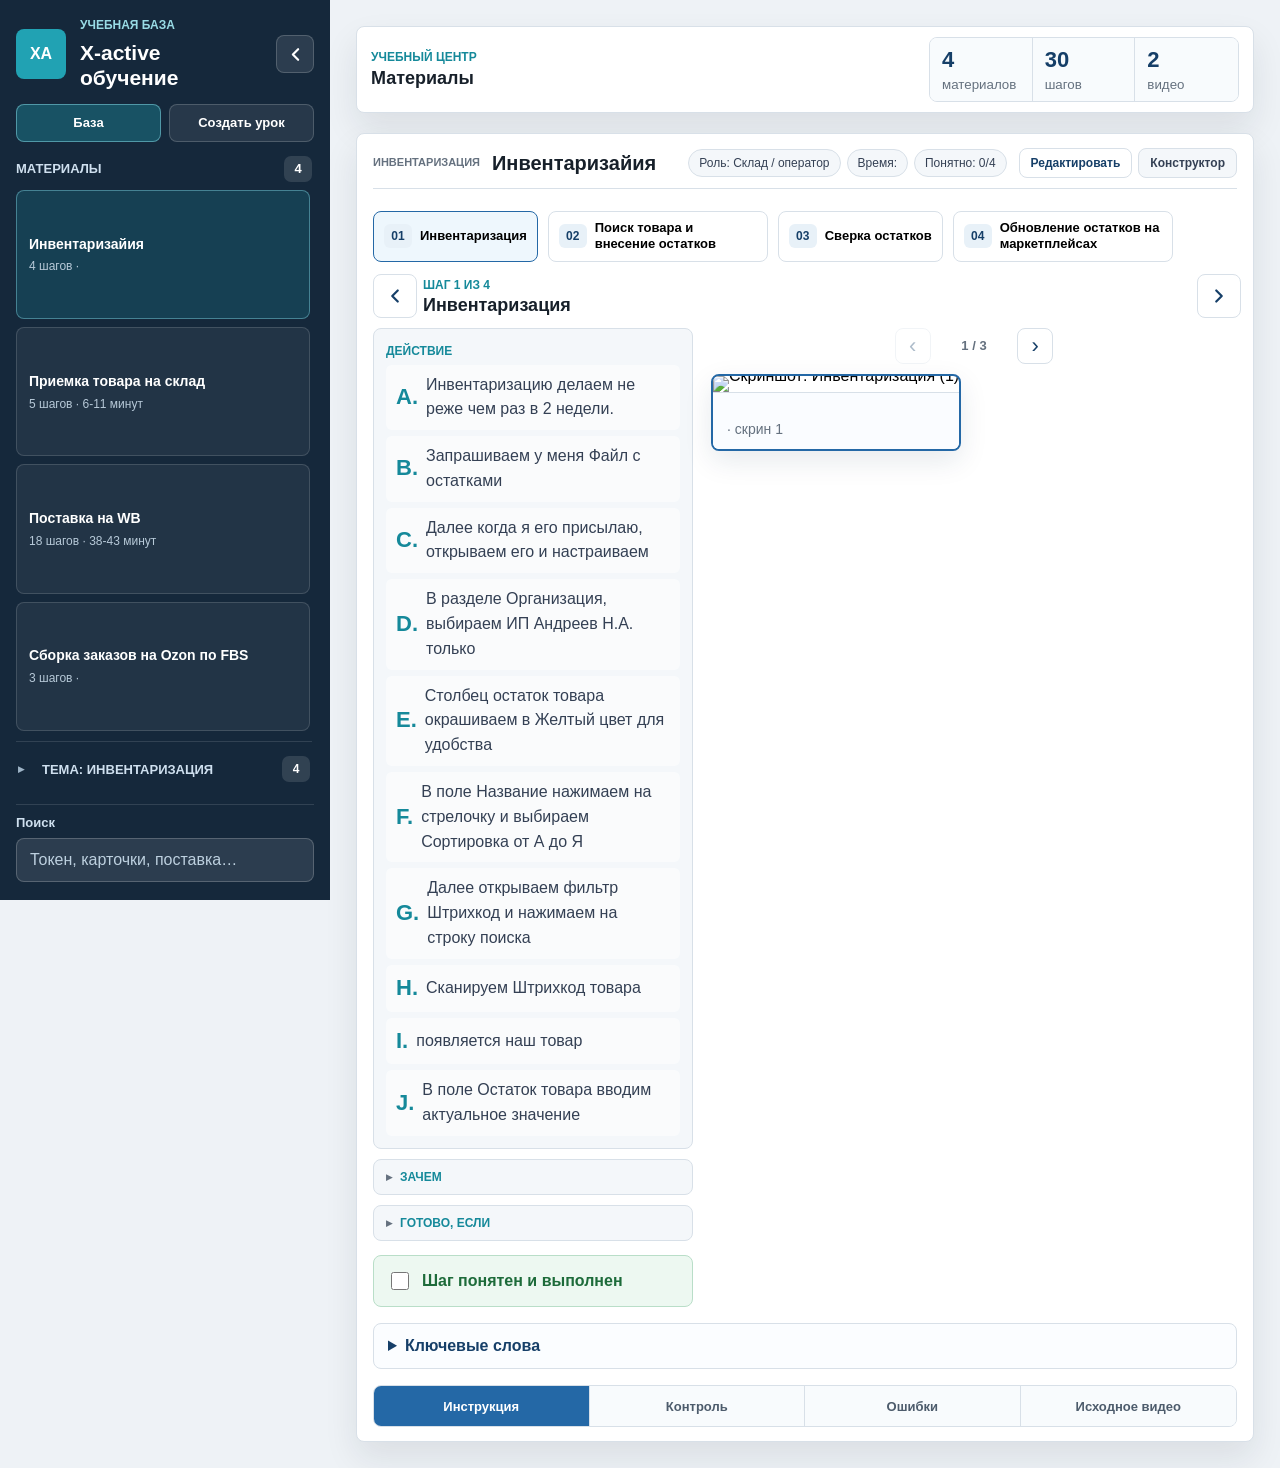
==== commit c0f40923: "Увеличить буквы строк действия до 22px. Обновить версию CSS для сброса кэша.  Co-authored-by: Cursor" ====
--- a/site/index.html
+++ b/site/index.html
@@ -7,7 +7,7 @@
     <link rel="icon" href="./favicon.ico" sizes="any" />
     <link rel="icon" type="image/png" sizes="32x32" href="./favicon-32x32.png" />
     <link rel="apple-touch-icon" sizes="180x180" href="./apple-touch-icon.png" />
-    <link rel="stylesheet" href="./styles.css?v=20260628d" />
+    <link rel="stylesheet" href="./styles.css?v=20260628f" />
   </head>
   <body>
     <div class="app-shell">
--- a/site/styles.css
+++ b/site/styles.css
@@ -1018,10 +1018,10 @@
 .action-line-marker {
   flex: 0 0 auto;
   color: var(--cyan);
-  font-size: 12px;
+  font-size: 22px;
   font-weight: 800;
   text-transform: uppercase;
-  line-height: 1.55;
+  line-height: 1.4;
 }
 
 .action-line-text {
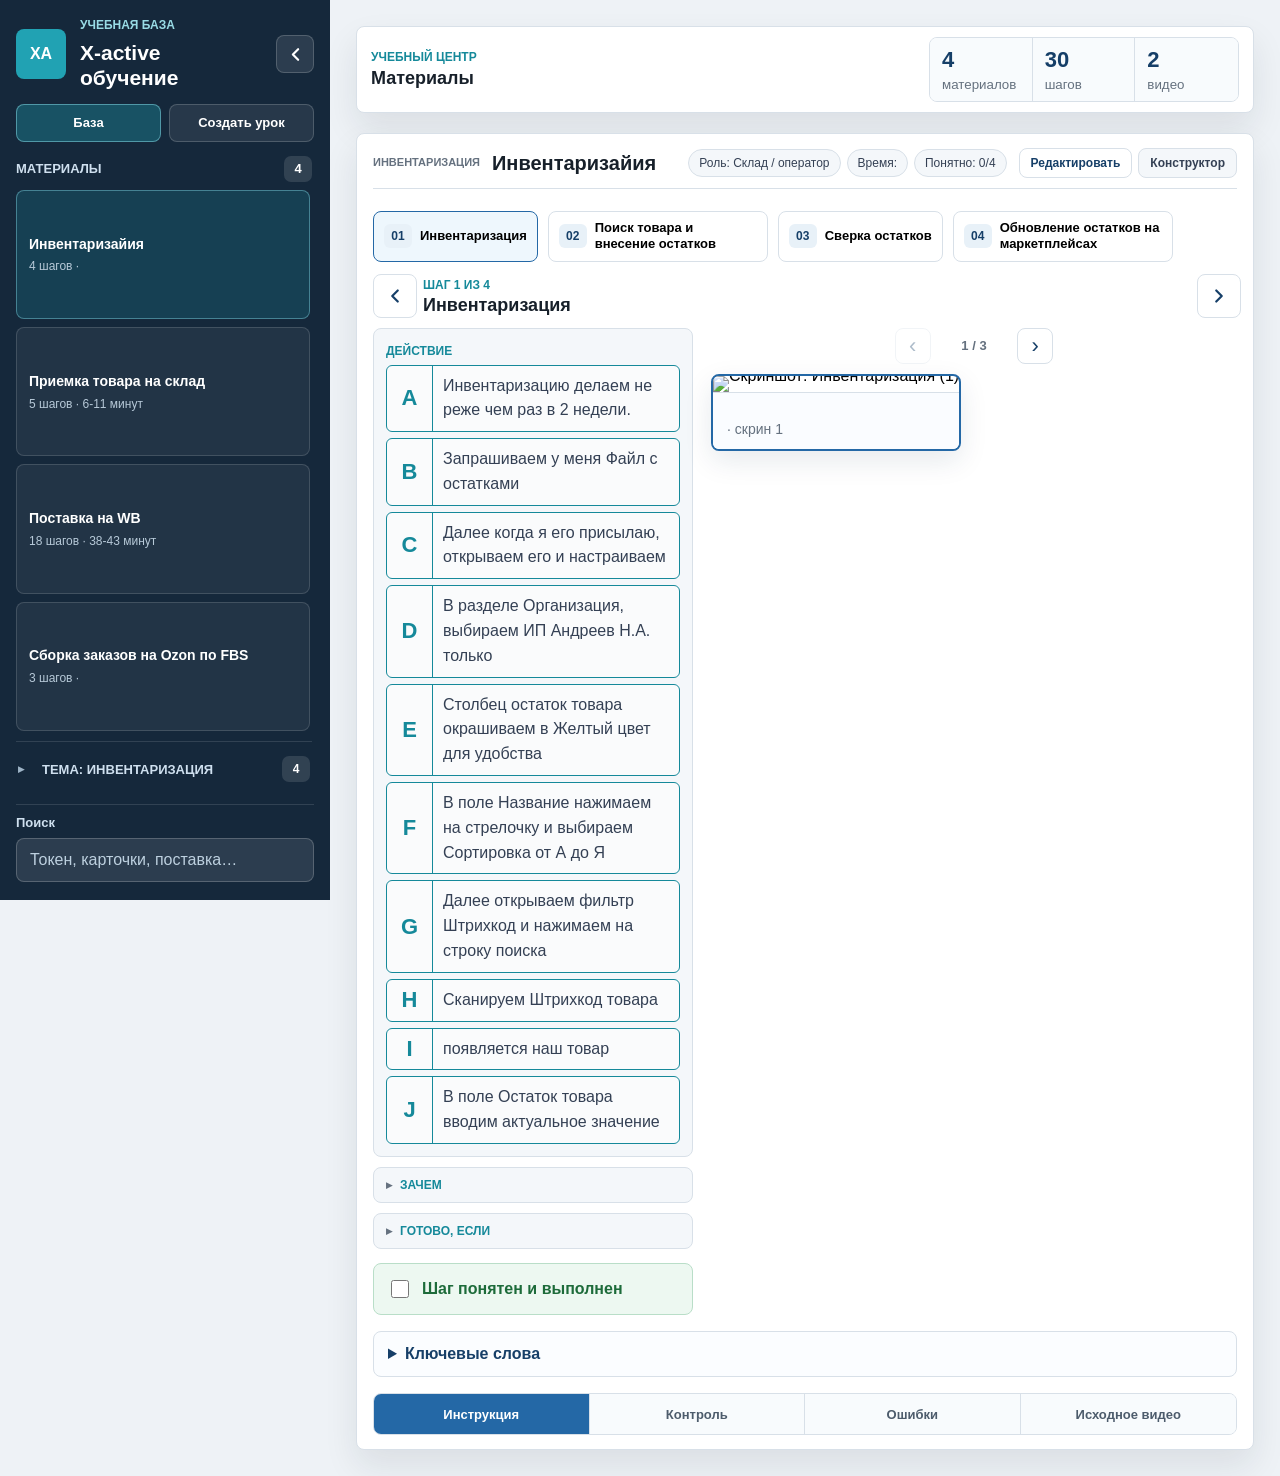
==== commit 8f8b191c: "Оформить буквы строк действия в рамке без точек. Тонкая рамка цвета буквы и вертикальный разделитель" ====
--- a/site/index.html
+++ b/site/index.html
@@ -7,7 +7,7 @@
     <link rel="icon" href="./favicon.ico" sizes="any" />
     <link rel="icon" type="image/png" sizes="32x32" href="./favicon-32x32.png" />
     <link rel="apple-touch-icon" sizes="180x180" href="./apple-touch-icon.png" />
-    <link rel="stylesheet" href="./styles.css?v=20260628f" />
+    <link rel="stylesheet" href="./styles.css?v=20260628g" />
   </head>
   <body>
     <div class="app-shell">
--- a/site/styles.css
+++ b/site/styles.css
@@ -1007,34 +1007,43 @@
 
 .action-line {
   display: flex;
-  align-items: center;
-  gap: 8px;
-  padding: 8px 10px;
+  align-items: stretch;
+  border: 1px solid var(--cyan);
   border-radius: 6px;
   background: rgba(255, 255, 255, 0.55);
-  transition: background-color 0.15s ease, color 0.15s ease;
+  overflow: hidden;
+  transition: background-color 0.15s ease, color 0.15s ease, border-color 0.15s ease;
 }
 
 .action-line-marker {
   flex: 0 0 auto;
+  display: flex;
+  align-items: center;
+  justify-content: center;
+  min-width: 46px;
+  padding: 8px 10px;
+  border-right: 1px solid var(--cyan);
   color: var(--cyan);
   font-size: 22px;
   font-weight: 800;
   text-transform: uppercase;
-  line-height: 1.4;
+  line-height: 1;
 }
 
 .action-line-text {
   flex: 1 1 auto;
   min-width: 0;
+  padding: 8px 10px;
+}
+
+.action-line.is-highlighted {
+  border-color: rgba(255, 255, 255, 0.55);
+  background: #235d6f;
+  color: #fff;
 }
 
 .action-line.is-highlighted .action-line-marker {
-  color: #fff;
-}
-
-.action-line.is-highlighted {
-  background: #235d6f;
+  border-right-color: rgba(255, 255, 255, 0.45);
   color: #fff;
 }
 
